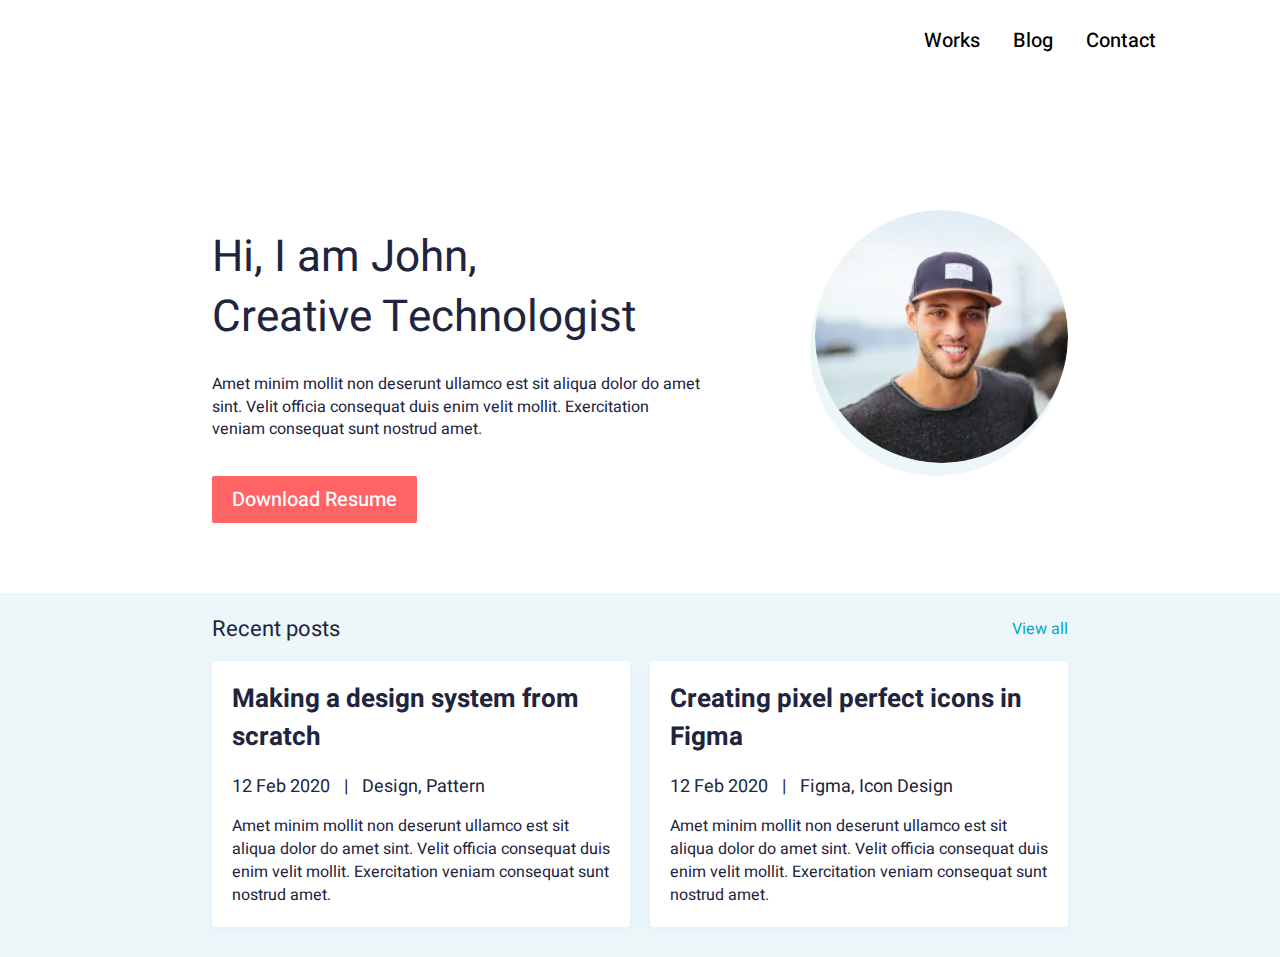
==== Сайт 1/index.html @ ff8f3d66 "Верстка" ====
<!DOCTYPE html><html lang="ru"> <head>	<title>Главная</title>	<meta charset="UTF-8">	<meta name="format-detection" content="telephone=no">	<link rel="stylesheet" href="css/style.min.css">	<link rel="shortcut icon" href="favicon.ico">	<!-- <meta name="robots" content="noindex, nofollow"> -->	<!-- <meta name="viewport" content="width=device-width, initial-scale=1.0, maximum-scale=1.0, user-scalable=0"> -->	<meta name="viewport" content="width=device-width, initial-scale=1.0"></head><body>	<div class="wrapper">		<header class="header">	<div class="header__content">		<div class="header__menu menu">			<div class="menu__icon icon-menu">				<span></span>				<span></span>				<span></span>			</div>			<nav class="menu__body">				<ul class="menu__list">					<li><a href="" class="menu__link">Works</a></li>					<li><a href="" class="menu__link">Blog</a></li>					<li><a href="" class="menu__link">Contact</a></li>				</ul>			</nav>		</div>	</div></header>		<main class="page">			<section class="hello">				<div class="hello__container _container">					<div class="hello__content">						<h1 class="hello__title title">Hi, I am John, <br> Creative Technologist</h1>						<div class="hello__text text">							Amet minim mollit non deserunt ullamco est sit aliqua dolor do amet sint. Velit officia							consequat duis enim velit mollit. Exercitation veniam consequat sunt nostrud amet.						</div>						<a href="" class="hello__btn btn">Download Resume</a>					</div>					<picture><source srcset="img/avatar.webp" type="image/webp"><img src="img/avatar.jpg" class="hello__avatar" alt=""></picture>				</div>			</section>			<section class="recent-posts">				<div class="recent-posts__container _container">					<div class="recent-posts__header">						<div class="recent-posts__title title-posts">Recent posts</div>						<div class="recent-posts__view-all">View all</div>					</div>					<div class="recent-posts__items">						<div class="recent-posts__column">							<article class="recent-posts__item recent-post">								<a href="" class="recent-post__title">Making a design system from scratch</a>								<div class="recent-post__info">12 Feb 2020 <span>|</span> Design, Pattern</div>								<div class="recent-post__text text">									Amet minim mollit non deserunt ullamco est sit									aliqua dolor do amet sint. Velit officia consequat duis enim velit mollit.									Exercitation veniam consequat sunt nostrud amet.								</div>							</article>						</div>						<div class="recent-posts__column">							<article class="recent-posts__item recent-post">								<a href="" class="recent-post__title">Creating pixel perfect icons in Figma</a>								<div class="recent-post__info">12 Feb 2020 <span>|</span> Figma, Icon Design</div>								<div class="recent-post__text text">									Amet minim mollit non deserunt ullamco est sit aliqua dolor do amet sint. Velit									officia consequat duis enim velit mollit. Exercitation veniam consequat sunt nostrud									amet.								</div>							</article>						</div>					</div>				</div>			</section>		</main>		<footer class="footer">	<div class="footer__content _container">	</div></footer>	</div>	<!-- Swiper --><!-- <script src="https://unpkg.com/swiper/swiper-bundle.min.js"></script> --><script src="js/vendors.min.js"></script><script src="js/app.min.js"></script></body></html>
---- Сайт 1/css/style.min.css ----
@charset "UTF-8";@import url(https://fonts.googleapis.com/css?family=Heebo:regular,500,700,900&display=swap);@font-face{font-family:icons;font-display:swap;src:url(../fonts/icons.woff) format("woff"),url(../fonts/icons.woff2) format("woff2");font-weight:400;font-style:normal}*{padding:0;margin:0;border:0}*,:after,:before{-webkit-box-sizing:border-box;box-sizing:border-box}aside,footer,header,nav,section{display:block}html{font-size:16px}body,html{height:100%;min-width:320px}body{line-height:1;font-family:Heebo;-ms-text-size-adjust:100%;-moz-text-size-adjust:100%;-webkit-text-size-adjust:100%}button,input,textarea{font-family:Heebo;font-size:inherit}input::-ms-clear{display:none}button{cursor:pointer;background-color:inherit}button::-moz-focus-inner{padding:0;border:0}a,a:visited{text-decoration:none}a:hover{text-decoration:none}ul li{list-style:none}img{vertical-align:top}h1,h2,h3,h4,h5,h6{font-weight:inherit;font-size:inherit}body{color:#21243d}body._lock{overflow:hidden}.wrapper{width:100%;min-height:100%;overflow:hidden;display:-webkit-box;display:-ms-flexbox;display:flex;-webkit-box-orient:vertical;-webkit-box-direction:normal;-ms-flex-direction:column;flex-direction:column}._container{max-width:856px;margin:0 auto}.btn{background:#ff6464;border-radius:2px;height:47px;font-weight:500;font-size:20px;line-height:145%;color:#fff;display:-webkit-inline-box;display:-ms-inline-flexbox;display:inline-flex;-webkit-box-align:center;-ms-flex-align:center;align-items:center;-webkit-box-pack:center;-ms-flex-pack:center;justify-content:center;text-align:center;padding:0 20px;-webkit-transition:background-color .3s ease 0s;-o-transition:background-color .3s ease 0s;transition:background-color .3s ease 0s}.btn._fw{width:100%}.select{position:relative}.select__item{position:relative}.select__title{color:#000;border:1px solid #d9d9d9;background-color:#fff;cursor:pointer;border-radius:4px}.select__value{display:-webkit-box;display:-ms-flexbox;display:flex;font-size:14px;height:30px;padding:0 15px;-webkit-box-align:center;-ms-flex-align:center;align-items:center;-webkit-box-pack:justify;-ms-flex-pack:justify;justify-content:space-between;-webkit-box-orient:horizontal;-webkit-box-direction:reverse;-ms-flex-direction:row-reverse;flex-direction:row-reverse}.select__value span{height:1em;overflow:hidden;display:-webkit-box;-webkit-line-clamp:1;-webkit-box-orient:vertical}.select__value:before{content:"";display:inline-block;-webkit-transition:all .3s ease 0s;-o-transition:all .3s ease 0s;transition:all .3s ease 0s;width:11px;height:7px;background:url(../img/icons/select.svg) center/100% no-repeat}.select__input{width:100%;background-color:transparent;height:100%}.select__options{color:#000;position:absolute;top:29px;border-radius:0 0 4px 4px;min-width:100%;left:0;background-color:#fff;border-top:0;border:1px solid #d9d9d9;border-top:0;font-size:14px;padding:10px 0 5px 0}.select__option{cursor:pointer;padding:5px 15px;margin:0}.select._active{z-index:5}.select._active .select__value:before{-webkit-transform:rotate(-180deg);-ms-transform:rotate(-180deg);transform:rotate(-180deg)}.select._active .select__options{display:block}input[type=email],input[type=tel],input[type=text],textarea{-webkit-appearance:none;-moz-appearance:none;appearance:none}input[type=email]:focus,input[type=tel]:focus,input[type=text]:focus,textarea:focus{outline:0}.input{border-radius:0!important;width:100%;display:block;padding:0 20px}textarea.input{resize:none;padding:0 0}.checkbox{position:relative}.checkbox__input{position:absolute;width:0;height:0;opacity:0;visibility:hidden}.checkbox__input:checked+.checkbox__text:before{background:#fff url(../img/icons/check.svg) center no-repeat}.checkbox__text{display:-webkit-inline-box;display:-ms-inline-flexbox;display:inline-flex;-webkit-box-align:center;-ms-flex-align:center;align-items:center;position:relative;font-size:16px;color:#fff;letter-spacing:-.3px;line-height:calc(20 / 16);cursor:pointer}.checkbox__text:before{content:"";-ms-flex-item-align:start;align-self:flex-start;margin:0 14px 0 0;-webkit-box-flex:0;-ms-flex:0 0 20px;flex:0 0 20px;left:0;top:0;width:20px;height:18px;background:#fff;border:1px solid #a7a9ac}.checkbox a{color:#fff;text-decoration:underline}.checkbox._error .checkbox__text:before{border:1px solid #ee1212}.options{display:-webkit-box;display:-ms-flexbox;display:flex;-webkit-box-orient:vertical;-webkit-box-direction:normal;-ms-flex-direction:column;flex-direction:column;-webkit-box-align:start;-ms-flex-align:start;align-items:flex-start}.options__item{position:relative;cursor:pointer}.options__input{position:absolute;width:0;height:0;opacity:0;left:0;top:0;visibility:hidden}.options__input:checked+.options__text:after{-webkit-transform:scale(1);-ms-transform:scale(1);transform:scale(1)}.options__text{display:-webkit-inline-box;display:-ms-inline-flexbox;display:inline-flex;-webkit-box-align:center;-ms-flex-align:center;align-items:center;position:relative;font-size:16px;color:#fff;letter-spacing:-.3px;line-height:calc(20 / 16)}.options__text:before{content:"";-ms-flex-item-align:start;align-self:flex-start;margin:0 14px 0 0;-webkit-box-flex:0;-ms-flex:0 0 20px;flex:0 0 20px;left:0;top:0;border-radius:50%;width:20px;height:18px;background:#fff;border:1px solid #a7a9ac}.options__text:after{content:"";-webkit-transition:all .3s ease 0s;-o-transition:all .3s ease 0s;transition:all .3s ease 0s;-webkit-transform:scale(0);-ms-transform:scale(0);transform:scale(0);width:10px;height:10px;border-radius:50%;background-color:#77243a;position:absolute;left:5px;top:4px}.rating{display:-webkit-box;display:-ms-flexbox;display:flex;-webkit-box-align:end;-ms-flex-align:end;align-items:flex-end;font-size:40px;line-height:.75;-webkit-transition:opacity .3s ease 0s;-o-transition:opacity .3s ease 0s;transition:opacity .3s ease 0s}.rating.rating_sending{opacity:.2}.rating.rating_set .rating__active,.rating.rating_set .rating__item{cursor:pointer}.rating__body{position:relative}.rating__body::before{content:"★★★★★";display:block}.rating__active{position:absolute;width:0%;height:100%;top:0;left:0;overflow:hidden}.rating__active::before{content:"★★★★★";position:absolute;width:100%;height:100%;top:0;left:0;color:#ffd300}.rating__items{display:-webkit-box;display:-ms-flexbox;display:flex;position:absolute;width:100%;height:100%;top:0;left:0}.rating__item{-webkit-box-flex:0;-ms-flex:0 0 20%;flex:0 0 20%;height:100%;opacity:0}.rating__value{font-size:50%;line-height:1;padding:0 0 0 10px}.quantity{width:88px;height:40px;display:-webkit-box;display:-ms-flexbox;display:flex;border:1px solid rgba(166,166,166,.45)}.quantity__button{-webkit-box-flex:0;-ms-flex:0 0 30px;flex:0 0 30px;position:relative;cursor:pointer}.quantity__button::after,.quantity__button::before{content:"";position:absolute;top:50%;left:50%;-webkit-transition:all .3s ease 0s;-o-transition:all .3s ease 0s;transition:all .3s ease 0s;margin:0 0 0 -4.5px;background-color:#a6a6a6;width:9px;height:1px}.quantity__button_plus::before{-webkit-transform:rotate(-90deg);-ms-transform:rotate(-90deg);transform:rotate(-90deg)}.quantity__input{-webkit-box-flex:1;-ms-flex:1 1 auto;flex:1 1 auto}.quantity__input input{height:100%;color:#a6a6a6;font-size:12px;width:100%;text-align:center}.title{font-size:44px;line-height:136.3636363636%}.text{font-size:16px;line-height:143.75%}.title-posts{font-size:22px}.row:after{display:block;content:"";clear:both}.rub:after{content:"₽"}ol.counter{list-style-type:none;counter-reset:item}ol.counter li{position:relative;padding:0 0 0 45px}ol.counter li:before{counter-increment:item;content:counter(item);position:absolute;left:0;top:0;color:#818181;font-size:14px;font-weight:700;text-align:center;line-height:26px;border-radius:50%;width:28px;height:28px;border:1px solid #4274bb}.ellipsis{display:block;overflow:hidden;width:100%;white-space:nowrap;-o-text-overflow:ellipsis;text-overflow:ellipsis}.es{overflow:hidden;white-space:nowrap;-o-text-overflow:ellipsis;text-overflow:ellipsis}.table{display:table;font-size:0;width:100%}.trow{display:table-row}.cell{display:table-cell}.cell.full{width:100%}._ibg{position:relative}._ibg img{position:absolute;width:100%;height:100%;top:0;left:0;-o-object-fit:cover;object-fit:cover}body.ie ._ibg{background-position:center;background-size:cover;background-repeat:no-repeat}body.ie ._ibg img{width:0;height:0;opacity:0;visibility:hidden}._video{position:relative;overflow:hidden;height:0;padding-bottom:56.25%}._video embed,._video iframe,._video object,._video video{position:absolute;top:0;left:0;width:100%;height:100%}.videobg embed,.videobg iframe,.videobg object,.videobg video{position:fixed;top:50%;left:50%;min-width:100%;min-height:100%;width:auto;height:auto;z-index:-100;-webkit-transform:translateX(-50%) translateY(-50%);-ms-transform:translateX(-50%) translateY(-50%);transform:translateX(-50%) translateY(-50%);background-size:cover}._more-content{-webkit-transition:all .3s ease 0s;-o-transition:all .3s ease 0s;transition:all .3s ease 0s;overflow:hidden}._more-link{cursor:pointer}._more-link span{font-style:normal}._more-link span:first-child{display:block}._more-link span:last-child{display:none}._more-link._active span{font-style:normal}._more-link._active span:first-child{display:none}._more-link._active span:last-child{display:block}#map{background:url(../img/icons/loading.gif) center/50px no-repeat}._swiper{overflow:hidden}._swiper .swiper-wrapper{width:100%;height:100%;-webkit-box-sizing:content-box;box-sizing:content-box;display:-webkit-box;display:-ms-flexbox;display:flex;position:relative}._swiper.swiper-container-vertical .swiper-wrapper{-webkit-box-orient:vertical;-webkit-box-direction:normal;-ms-flex-direction:column;flex-direction:column}._swiper.swiper-container-autoheight .swiper-wrapper{-webkit-box-align:start;-ms-flex-align:start;align-items:flex-start}.swiper-container-initialized .swiper-slide{-ms-flex-negative:0;flex-shrink:0}.swiper-container-android .swiper-slide,.swiper-container-android .swiper-wrapper{-webkit-transform:translate3d(0,0,0);transform:translate3d(0,0,0)}.swiper-button-lock{display:none!important}._tabs-block{display:none}._tabs-block._active{display:block}.mirror{-webkit-transform:scale(-1,1);-ms-transform:scale(-1,1);transform:scale(-1,1)}.nicescroll-rails{z-index:1000!important}._custom-scroll{position:fixed;right:0;top:0;width:3px;height:100%;z-index:1000}._custom-scroll__line{background-color:rgba(0,0,0,.5);border-radius:3px 0 0 3px;position:relative;left:0;top:0;width:100%}.popup{-webkit-overflow-scrolling:touch;z-index:100;padding:30px 10px;position:fixed;top:0;left:0;width:100%;height:100%;-webkit-transition:visibility .8s ease 0s;-o-transition:visibility .8s ease 0s;transition:visibility .8s ease 0s;visibility:hidden}.popup::before{content:"";background-color:rgba(0,0,0,.9);position:fixed;width:100%;height:100%;top:0;left:0;opacity:0;-webkit-transition:opacity .8s ease 0s;-o-transition:opacity .8s ease 0s;transition:opacity .8s ease 0s}.popup.show{visibility:visible;overflow:auto}.popup.show::before{opacity:1}.popup.show .popup__body{-webkit-transform:scale(1);-ms-transform:scale(1);transform:scale(1)}.popup._active{overflow:auto;visibility:visible}.popup._active::before{opacity:1}.popup._active .popup__body{-webkit-transition:all .3s ease .2s;-o-transition:all .3s ease .2s;transition:all .3s ease .2s;-webkit-transform:scale(1);-ms-transform:scale(1);transform:scale(1)}.popup__content{display:-webkit-box;display:-ms-flexbox;display:flex;-webkit-box-orient:vertical;-webkit-box-direction:normal;-ms-flex-direction:column;flex-direction:column;-webkit-box-align:center;-ms-flex-align:center;align-items:center;min-height:100%;-webkit-box-flex:1;-ms-flex:1 1 auto;flex:1 1 auto;width:100%;display:flex;-webkit-box-pack:center;-ms-flex-pack:center;justify-content:center;align-items:center}.popup__body{-webkit-transform:scale(0);-ms-transform:scale(0);transform:scale(0);-webkit-transition:all .3s ease 0s;-o-transition:all .3s ease 0s;transition:all .3s ease 0s;background-color:#fff;padding:50px;width:100%;max-width:800px}.popup__close{width:15px;height:15px;position:absolute;top:0;right:0;cursor:pointer;z-index:30;background:url(../img/icons/close.svg) 0 0 no-repeat}.header{position:relative;z-index:100}.header__content{max-width:1052px;padding:0 10px;margin:0 auto}.header__menu{padding:10px 0;height:82px;-webkit-box-align:center;-ms-flex-align:center;align-items:center;display:-webkit-box;display:-ms-flexbox;display:flex;-webkit-box-pack:end;-ms-flex-pack:end;justify-content:flex-end}.menu__body._active{-webkit-transform:translateY(0);-ms-transform:translateY(0);transform:translateY(0)}.menu__list li{margin:0 0 30px 0}.menu__list li:last-child{margin:0}.menu__link{font-size:20px;font-weight:500;color:#000;-webkit-transition:color .4s ease 0s;-o-transition:color .4s ease 0s;transition:color .4s ease 0s}.icon-menu{display:none}.hello{padding:38px 0 70px 0}.hello__container{display:-webkit-box;display:-ms-flexbox;display:flex}.hello__content{-webkit-box-align:start;-ms-flex-align:start;align-items:flex-start;padding:18px 110px 0 0;-webkit-box-flex:1;-ms-flex:1 1 auto;flex:1 1 auto}.hello__content :last-child{margin-bottom:0}.hello__title{margin:0 0 25px 0}.hello__text{margin:0 0 35px 0}.hello__btn{margin:0 0 25px 0}.hello__avatar{-webkit-box-flex:0;-ms-flex:0 0 253px;flex:0 0 253px;width:253px;height:253px;border-radius:50%;overflow:hidden;-webkit-box-shadow:-5px 13px 0 0 #edf7fa;box-shadow:-5px 13px 0 0 #edf7fa}.hello__avatar img{max-width:100%}.recent-posts{background:#edf7fa;padding:25px 0 13px 0}.recent-posts__header{margin:0 0 20px 0;display:-webkit-box;display:-ms-flexbox;display:flex}.recent-posts__title{padding:0 20px 0 0;-webkit-box-flex:1;-ms-flex:1 1 auto;flex:1 1 auto}.recent-posts__view-all{-webkit-box-flex:0;-ms-flex:0 0 auto;flex:0 0 auto;font-size:16px;line-height:23px;color:#00a8cc}.recent-posts__items{margin:0 -10px}.recent-posts__column{-webkit-box-flex:0;-ms-flex:0 1 50%;flex:0 1 50%;padding:0 10px;margin:0 0 17px 0}.recent-post{height:100%;background-color:#fff;-webkit-box-shadow:0 4px 10px rgba(187,225,250,.25);box-shadow:0 4px 10px rgba(187,225,250,.25);border-radius:4px;padding:20px}.recent-post :last-child{margin-bottom:0}.recent-post__title{display:inline-block;font-size:26px;font-weight:700;line-height:146.1538461538%;color:inherit;-webkit-transition:color .3s ease 0s;-o-transition:color .3s ease 0s;transition:color .3s ease 0s;margin:0 0 17px 0}.recent-post__info{margin:0 0 15px 0;font-size:18px;line-height:144.4444444444%}.recent-post__info span{margin:0 10px}.page{padding:90px 0 0 0;-webkit-box-flex:1;-ms-flex:1 1 auto;flex:1 1 auto}@media (min-width:767.98px){.menu__list{display:-webkit-box;display:-ms-flexbox;display:flex}.menu__list li{margin:0 33px 0 0}.recent-posts__items{display:-webkit-box;display:-ms-flexbox;display:flex}}@media (min-width:991.98px){.quantity__button:hover::after,.quantity__button:hover::before{background-color:rgba(0,0,0,.5)}.menu__link:hover{color:#ff6464}.recent-post__title:hover{color:#ff6464}}@media (min-width:992px){.btn:hover{background-color:#e64343}.select__option:hover{background:#d9d9d9}.checkbox a:hover{text-decoration:none}}@media (max-width:991.98px){._container{max-width:none;padding:0 10px}.select__title{font-size:18px}.select__options{font-size:18px}}@media (max-width:868px){._container{max-width:750px}.hello{padding:0 0 70px 0}.hello__content{padding:18px 50px 0 0}}@media (max-width:767.98px){.title{font-size:32px}.title-posts{text-align:center;font-size:18px}.header__menu{height:50px}.menu__body{-webkit-transform:translateY(-100%);-ms-transform:translateY(-100%);transform:translateY(-100%);-webkit-transition:-webkit-transform .8s ease 0s;transition:-webkit-transform .8s ease 0s;-o-transition:transform .8s ease 0s;transition:transform .8s ease 0s;transition:transform .8s ease 0s,-webkit-transform .8s ease 0s;background-color:rgba(255,255,255,.8);position:fixed;width:100%;height:100%;top:0;left:0;overflow:auto;padding:70px 10px 30px 10px}.menu__link{font-size:40px;text-align:center;display:block}.icon-menu{display:block;position:relative;top:18px;right:10px;width:30px;height:18px;cursor:pointer;z-index:5}.icon-menu span{-webkit-transition:all .3s ease 0s;-o-transition:all .3s ease 0s;transition:all .3s ease 0s;top:calc(50% - 1px);left:0;position:absolute;width:100%;height:2px;background-color:#000}.icon-menu span:first-child{top:0}.icon-menu span:last-child{top:auto;bottom:0}.icon-menu._active span{-webkit-transform:scale(0);-ms-transform:scale(0);transform:scale(0)}.icon-menu._active span:first-child{-webkit-transform:rotate(-45deg);-ms-transform:rotate(-45deg);transform:rotate(-45deg);top:calc(50% - 1px)}.icon-menu._active span:last-child{-webkit-transform:rotate(45deg);-ms-transform:rotate(45deg);transform:rotate(45deg);bottom:calc(50% - 1px)}.hello{padding:0 0 60px 0}.hello__container{-webkit-box-orient:vertical;-webkit-box-direction:reverse;-ms-flex-direction:column-reverse;flex-direction:column-reverse;text-align:center}.hello__content{padding:0}.hello__title{margin:0 0 20px 0}.hello__text{padding:0 15px;margin:0 0 25px 0}.hello__btn{margin:0 0 20px 0}.hello__avatar{width:170px;height:170px;margin:0 0 40px 0}.recent-posts{padding:25px 0 23px 0}.recent-posts__view-all{display:none}.recent-post{padding:15px}.recent-post__title{margin:0 0 10px 0;font-size:22px}.recent-post__info{font-size:16px}.page{padding:30px 0 0 0}}
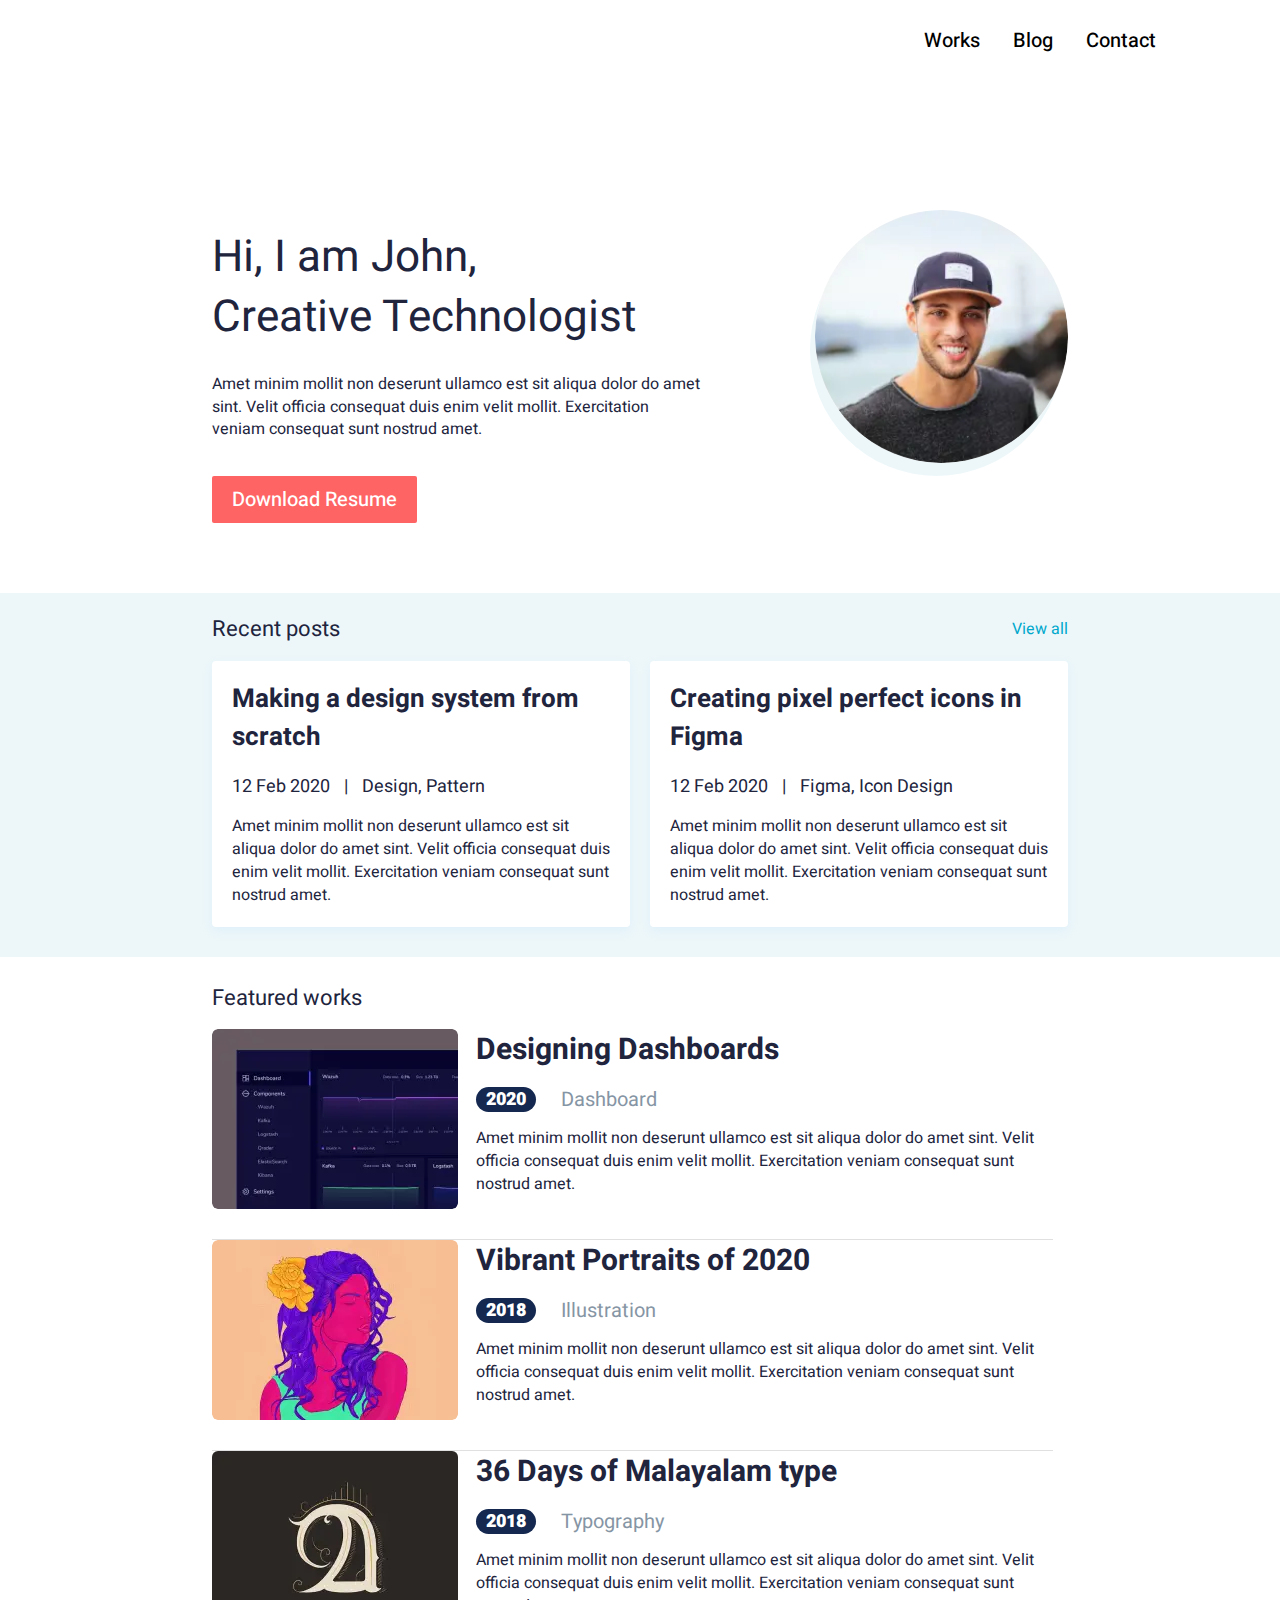
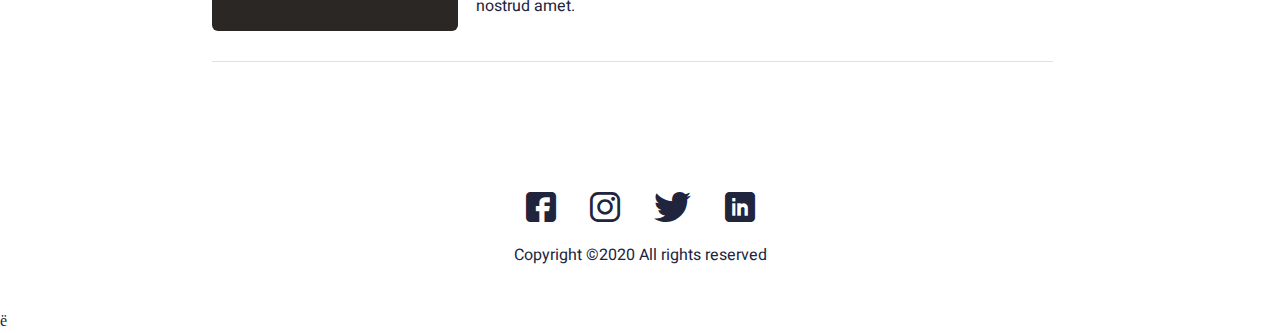
==== commit e9b82d13: "New Lists" ====
--- a/Сайт 1/index.html
+++ b/Сайт 1/index.html
@@ -1,10 +1,10 @@
 <!DOCTYPE html> <html lang="ru">- <head>+<head> 	<title>Главная</title> 	<meta charset="UTF-8"> 	<meta name="format-detection" content="telephone=no">-	<link rel="stylesheet" href="css/style.min.css">+	<link rel="stylesheet" href="css/style.css"> 	<link rel="shortcut icon" href="favicon.ico"> 	<!-- <meta name="robots" content="noindex, nofollow"> --> 	<!-- <meta name="viewport" content="width=device-width, initial-scale=1.0, maximum-scale=1.0, user-scalable=0"> -->@@ -23,9 +23,9 @@
 			</div> 			<nav class="menu__body"> 				<ul class="menu__list">-					<li><a href="" class="menu__link">Works</a></li>-					<li><a href="" class="menu__link">Blog</a></li>-					<li><a href="" class="menu__link">Contact</a></li>+					<li><a href="" class="menu__link ">Works</a></li>+					<li><a href="" class="menu__link ">Blog</a></li>+					<li><a href="" class="menu__link ">Contact</a></li> 				</ul> 			</nav> 		</div>@@ -77,10 +77,75 @@
 					</div> 				</div> 			</section>+			<section class="featured-works">+				<div class="featured-works__container _container">+					<div class="featured-works__title title-posts">Featured works</div>+					<div class="featured-works__items works">+						<article class="works__item">+							<a class="works__image _ibg">+								<picture><source srcset="img/works/01.webp" type="image/webp"><img src="img/works/01.png" alt="Work #1"></picture>+							</a>+							<div class="works__body">+								<div class="works__title">Designing Dashboards</div>+								<div class="works__info">+									<div class="works__year">2020</div>+									<div class="works__category">Dashboard</div>+								</div>+								<div class="works__text text">+									Amet minim mollit non deserunt ullamco est sit aliqua+									dolor do amet sint. Velit officia consequat duis enim velit mollit. Exercitation+									veniam consequat sunt nostrud amet.+								</div>+							</div>+						</article>+						<article class="works__item">+							<a class="works__image _ibg">+								<picture><source srcset="img/works/02.webp" type="image/webp"><img src="img/works/02.png" alt="Work #1"></picture>+							</a>+							<div class="works__body">+								<div class="works__title">Vibrant Portraits of 2020</div>+								<div class="works__info">+									<div class="works__year">2018</div>+									<div class="works__category">Illustration</div>+								</div>+								<div class="works__text text">+									Amet minim mollit non deserunt ullamco est sit aliqua+									dolor do amet sint. Velit officia consequat duis enim velit mollit. Exercitation+									veniam consequat sunt nostrud amet.+								</div>+							</div>+						</article>+						<article class="works__item">+							<a class="works__image _ibg">+								<picture><source srcset="img/works/03.webp" type="image/webp"><img src="img/works/03.png" alt="Work #1"></picture>+							</a>+							<div class="works__body">+								<div class="works__title">36 Days of Malayalam type</div>+								<div class="works__info">+									<div class="works__year">2018</div>+									<div class="works__category">Typography</div>+								</div>+								<div class="works__text text">+									Amet minim mollit non deserunt ullamco est sit aliqua+									dolor do amet sint. Velit officia consequat duis enim velit mollit. Exercitation+									veniam consequat sunt nostrud amet.+								</div>+							</div>+						</article>+					</div>+				</div>+			</section> 		</main> 		<footer class="footer"> 	<div class="footer__content _container">+		<div class="footer__social social">+			<a href="" class="social__item _icon-fb"></a>+			<a href="" class="social__item _icon-insta"></a>+			<a href="" class="social__item _icon-twitter"></a>+			<a href="" class="social__item _icon-linkedin"></a> +		</div>+		<div class="footer__copy">Copyright ©2020 All rights reserved </div> 	</div> </footer> 	</div>@@ -89,5 +154,6 @@
 <script src="js/vendors.min.js"></script> <script src="js/app.min.js"></script> </body>+ё  </html>--- a/Сайт 1/css/style.css
+++ b/Сайт 1/css/style.css
@@ -0,0 +1,1606 @@
+@charset "UTF-8";
+
+@import url("https://fonts.googleapis.com/css?family=Heebo:regular,500,700,900&display=swap");
+
+@font-face {
+  font-family: "icons";
+  font-display: swap;
+  src: url("../fonts/icons.woff") format("woff"), url("../fonts/icons.woff2") format("woff2");
+  font-weight: 400;
+  font-style: normal;
+}
+
+@font-face {
+  font-family: "icons";
+  font-display: swap;
+  src: url("../fonts/icons.woff") format("woff"), url("../fonts/icons.woff2#icons") format("woff2");
+  font-weight: normal;
+  font-style: normal;
+  font-display: block;
+}
+
+[class^=_icon-]:before,
+[class*=" _icon-"]:before {
+  font-family: "icons";
+  font-style: normal;
+  font-weight: normal;
+  font-variant: normal;
+  text-transform: none;
+  line-height: 1;
+  -webkit-font-smoothing: antialiased;
+  -moz-osx-font-smoothing: grayscale;
+}
+
+[class^=_icon-]:before,
+[class*=" _icon-"]:before {
+  display: block;
+}
+
+._icon-linkedin:before {
+  content: "";
+}
+
+._icon-twitter:before {
+  content: "";
+}
+
+._icon-fb:before {
+  content: "";
+}
+
+._icon-insta:before {
+  content: "";
+}
+
+* {
+  padding: 0px;
+  margin: 0px;
+  border: 0px;
+}
+
+*,
+*:before,
+*:after {
+  -webkit-box-sizing: border-box;
+  box-sizing: border-box;
+}
+
+aside,
+nav,
+footer,
+header,
+section {
+  display: block;
+}
+
+html {
+  font-size: 16px;
+}
+
+html,
+body {
+  height: 100%;
+  min-width: 320px;
+}
+
+body {
+  line-height: 1;
+  font-family: "Heebo";
+  -ms-text-size-adjust: 100%;
+  -moz-text-size-adjust: 100%;
+  -webkit-text-size-adjust: 100%;
+}
+
+input,
+button,
+textarea {
+  font-family: "Heebo";
+  font-size: inherit;
+}
+
+input::-ms-clear {
+  display: none;
+}
+
+button {
+  cursor: pointer;
+  background-color: inherit;
+}
+
+button::-moz-focus-inner {
+  padding: 0;
+  border: 0;
+}
+
+a,
+a:visited {
+  text-decoration: none;
+}
+
+a:hover {
+  text-decoration: none;
+}
+
+ul li {
+  list-style: none;
+}
+
+img {
+  vertical-align: top;
+}
+
+h1,
+h2,
+h3,
+h4,
+h5,
+h6 {
+  font-weight: inherit;
+  font-size: inherit;
+}
+
+body {
+  color: #21243d;
+}
+
+body._lock {
+  overflow: hidden;
+}
+
+.wrapper {
+  width: 100%;
+  min-height: 100%;
+  overflow: hidden;
+  display: -webkit-box;
+  display: -ms-flexbox;
+  display: flex;
+  -webkit-box-orient: vertical;
+  -webkit-box-direction: normal;
+      -ms-flex-direction: column;
+          flex-direction: column;
+}
+
+._container {
+  max-width: 856px;
+  margin: 0 auto;
+}
+
+.btn {
+  background: #ff6464;
+  border-radius: 2px;
+  height: 47px;
+  font-weight: 500;
+  font-size: 20px;
+  line-height: 145%;
+  color: #fff;
+  display: -webkit-inline-box;
+  display: -ms-inline-flexbox;
+  display: inline-flex;
+  -webkit-box-align: center;
+      -ms-flex-align: center;
+          align-items: center;
+  -webkit-box-pack: center;
+      -ms-flex-pack: center;
+          justify-content: center;
+  text-align: center;
+  padding: 0px 20px;
+  -webkit-transition: background-color 0.3s ease 0s;
+  -o-transition: background-color 0.3s ease 0s;
+  transition: background-color 0.3s ease 0s;
+}
+
+.btn._fw {
+  width: 100%;
+}
+
+.select {
+  position: relative;
+}
+
+.select__item {
+  position: relative;
+}
+
+.select__title {
+  color: #000;
+  border: 1px solid #d9d9d9;
+  background-color: #fff;
+  cursor: pointer;
+  border-radius: 4px;
+}
+
+.select__value {
+  display: -webkit-box;
+  display: -ms-flexbox;
+  display: flex;
+  font-size: 14px;
+  height: 30px;
+  padding: 0px 15px;
+  -webkit-box-align: center;
+      -ms-flex-align: center;
+          align-items: center;
+  -webkit-box-pack: justify;
+      -ms-flex-pack: justify;
+          justify-content: space-between;
+  -webkit-box-orient: horizontal;
+  -webkit-box-direction: reverse;
+      -ms-flex-direction: row-reverse;
+          flex-direction: row-reverse;
+}
+
+.select__value span {
+  height: 1em;
+  overflow: hidden;
+  display: -webkit-box;
+  -webkit-line-clamp: 1;
+  -webkit-box-orient: vertical;
+}
+
+.select__value:before {
+  content: "";
+  display: inline-block;
+  -webkit-transition: all 0.3s ease 0s;
+  -o-transition: all 0.3s ease 0s;
+  transition: all 0.3s ease 0s;
+  width: 11px;
+  height: 7px;
+  background: url("../img/icons/select.svg") center/100% no-repeat;
+}
+
+.select__input {
+  width: 100%;
+  background-color: transparent;
+  height: 100%;
+}
+
+.select__options {
+  color: #000;
+  position: absolute;
+  top: 29px;
+  border-radius: 0 0 4px 4px;
+  min-width: 100%;
+  left: 0;
+  background-color: #fff;
+  border-top: 0;
+  border: 1px solid #d9d9d9;
+  border-top: 0;
+  font-size: 14px;
+  padding: 10px 0px 5px 0px;
+}
+
+.select__option {
+  cursor: pointer;
+  padding: 5px 15px;
+  margin: 0px 0px 0px 0px;
+}
+
+.select._active {
+  z-index: 5;
+}
+
+.select._active .select__value:before {
+  -webkit-transform: rotate(-180deg);
+      -ms-transform: rotate(-180deg);
+          transform: rotate(-180deg);
+}
+
+.select._active .select__options {
+  display: block;
+}
+
+input[type=text],
+input[type=email],
+input[type=tel],
+textarea {
+  -webkit-appearance: none;
+  -moz-appearance: none;
+  appearance: none;
+}
+
+input[type=text]:focus,
+input[type=email]:focus,
+input[type=tel]:focus,
+textarea:focus {
+  outline: none;
+}
+
+.input {
+  border-radius: 0 !important;
+  width: 100%;
+  display: block;
+  padding: 0px 20px;
+}
+
+textarea.input {
+  resize: none;
+  padding: 0px 0px;
+}
+
+.checkbox {
+  position: relative;
+}
+
+.checkbox__input {
+  position: absolute;
+  width: 0;
+  height: 0;
+  opacity: 0;
+  visibility: hidden;
+}
+
+.checkbox__input:checked + .checkbox__text:before {
+  background: #fff url("../img/icons/check.svg") center no-repeat;
+}
+
+.checkbox__text {
+  display: -webkit-inline-box;
+  display: -ms-inline-flexbox;
+  display: inline-flex;
+  -webkit-box-align: center;
+      -ms-flex-align: center;
+          align-items: center;
+  position: relative;
+  font-size: 16px;
+  color: #ffffff;
+  letter-spacing: -0.3px;
+  line-height: calc(20 / 16);
+  cursor: pointer;
+}
+
+.checkbox__text:before {
+  content: "";
+  -ms-flex-item-align: start;
+      align-self: flex-start;
+  margin: 0px 14px 0px 0px;
+  -webkit-box-flex: 0;
+      -ms-flex: 0 0 20px;
+          flex: 0 0 20px;
+  left: 0;
+  top: 0;
+  width: 20px;
+  height: 18px;
+  background: #fff;
+  border: 1px solid #a7a9ac;
+}
+
+.checkbox a {
+  color: #fff;
+  text-decoration: underline;
+}
+
+.checkbox._error .checkbox__text:before {
+  border: 1px solid #ee1212;
+}
+
+.options {
+  display: -webkit-box;
+  display: -ms-flexbox;
+  display: flex;
+  -webkit-box-orient: vertical;
+  -webkit-box-direction: normal;
+      -ms-flex-direction: column;
+          flex-direction: column;
+  -webkit-box-align: start;
+      -ms-flex-align: start;
+          align-items: flex-start;
+}
+
+.options__item {
+  position: relative;
+  cursor: pointer;
+}
+
+.options__input {
+  position: absolute;
+  width: 0;
+  height: 0;
+  opacity: 0;
+  left: 0;
+  top: 0;
+  visibility: hidden;
+}
+
+.options__input:checked + .options__text:after {
+  -webkit-transform: scale(1);
+      -ms-transform: scale(1);
+          transform: scale(1);
+}
+
+.options__text {
+  display: -webkit-inline-box;
+  display: -ms-inline-flexbox;
+  display: inline-flex;
+  -webkit-box-align: center;
+      -ms-flex-align: center;
+          align-items: center;
+  position: relative;
+  font-size: 16px;
+  color: #ffffff;
+  letter-spacing: -0.3px;
+  line-height: calc(20 / 16);
+}
+
+.options__text:before {
+  content: "";
+  -ms-flex-item-align: start;
+      align-self: flex-start;
+  margin: 0px 14px 0px 0px;
+  -webkit-box-flex: 0;
+      -ms-flex: 0 0 20px;
+          flex: 0 0 20px;
+  left: 0;
+  top: 0;
+  border-radius: 50%;
+  width: 20px;
+  height: 18px;
+  background: #fff;
+  border: 1px solid #a7a9ac;
+}
+
+.options__text:after {
+  content: "";
+  -webkit-transition: all 0.3s ease 0s;
+  -o-transition: all 0.3s ease 0s;
+  transition: all 0.3s ease 0s;
+  -webkit-transform: scale(0);
+      -ms-transform: scale(0);
+          transform: scale(0);
+  width: 10px;
+  height: 10px;
+  border-radius: 50%;
+  background-color: #77243a;
+  position: absolute;
+  left: 5px;
+  top: 4px;
+}
+
+.rating {
+  display: -webkit-box;
+  display: -ms-flexbox;
+  display: flex;
+  -webkit-box-align: end;
+      -ms-flex-align: end;
+          align-items: flex-end;
+  font-size: 40px;
+  line-height: 0.75;
+  -webkit-transition: opacity 0.3s ease 0s;
+  -o-transition: opacity 0.3s ease 0s;
+  transition: opacity 0.3s ease 0s;
+}
+
+.rating.rating_sending {
+  opacity: 0.2;
+}
+
+.rating.rating_set .rating__active,
+.rating.rating_set .rating__item {
+  cursor: pointer;
+}
+
+.rating__body {
+  position: relative;
+}
+
+.rating__body::before {
+  content: "★★★★★";
+  display: block;
+}
+
+.rating__active {
+  position: absolute;
+  width: 0%;
+  height: 100%;
+  top: 0;
+  left: 0;
+  overflow: hidden;
+}
+
+.rating__active::before {
+  content: "★★★★★";
+  position: absolute;
+  width: 100%;
+  height: 100%;
+  top: 0;
+  left: 0;
+  color: #ffd300;
+}
+
+.rating__items {
+  display: -webkit-box;
+  display: -ms-flexbox;
+  display: flex;
+  position: absolute;
+  width: 100%;
+  height: 100%;
+  top: 0;
+  left: 0;
+}
+
+.rating__item {
+  -webkit-box-flex: 0;
+      -ms-flex: 0 0 20%;
+          flex: 0 0 20%;
+  height: 100%;
+  opacity: 0;
+}
+
+.rating__value {
+  font-size: 50%;
+  line-height: 1;
+  padding: 0px 0px 0px 10px;
+}
+
+.quantity {
+  width: 88px;
+  height: 40px;
+  display: -webkit-box;
+  display: -ms-flexbox;
+  display: flex;
+  border: 1px solid rgba(166, 166, 166, 0.45);
+}
+
+.quantity__button {
+  -webkit-box-flex: 0;
+      -ms-flex: 0 0 30px;
+          flex: 0 0 30px;
+  position: relative;
+  cursor: pointer;
+}
+
+.quantity__button::before,
+.quantity__button::after {
+  content: "";
+  position: absolute;
+  top: 50%;
+  left: 50%;
+  -webkit-transition: all 0.3s ease 0s;
+  -o-transition: all 0.3s ease 0s;
+  transition: all 0.3s ease 0s;
+  margin: 0px 0px 0px -4.5px;
+  background-color: #a6a6a6;
+  width: 9px;
+  height: 1px;
+}
+
+.quantity__button_plus::before {
+  -webkit-transform: rotate(-90deg);
+      -ms-transform: rotate(-90deg);
+          transform: rotate(-90deg);
+}
+
+.quantity__input {
+  -webkit-box-flex: 1;
+      -ms-flex: 1 1 auto;
+          flex: 1 1 auto;
+}
+
+.quantity__input input {
+  height: 100%;
+  color: #a6a6a6;
+  font-size: 12px;
+  width: 100%;
+  text-align: center;
+}
+
+.title {
+  font-size: 44px;
+  line-height: 136.3636363636%;
+}
+
+.text {
+  font-size: 16px;
+  line-height: 143.75%;
+}
+
+.title-posts {
+  font-size: 22px;
+}
+
+.row:after {
+  display: block;
+  content: "";
+  clear: both;
+}
+
+.rub:after {
+  content: "₽";
+}
+
+ol.counter {
+  list-style-type: none;
+  counter-reset: item;
+}
+
+ol.counter li {
+  position: relative;
+  padding: 0px 0px 0px 45px;
+}
+
+ol.counter li:before {
+  counter-increment: item;
+  content: counter(item);
+  position: absolute;
+  left: 0;
+  top: 0;
+  color: #818181;
+  font-size: 14px;
+  font-weight: 700;
+  text-align: center;
+  line-height: 26px;
+  border-radius: 50%;
+  width: 28px;
+  height: 28px;
+  border: 1px solid #4274bb;
+}
+
+.ellipsis {
+  display: block;
+  overflow: hidden;
+  width: 100%;
+  white-space: nowrap;
+  -o-text-overflow: ellipsis;
+     text-overflow: ellipsis;
+}
+
+.es {
+  overflow: hidden;
+  white-space: nowrap;
+  -o-text-overflow: ellipsis;
+     text-overflow: ellipsis;
+}
+
+.table {
+  display: table;
+  font-size: 0;
+  width: 100%;
+}
+
+.trow {
+  display: table-row;
+}
+
+.cell {
+  display: table-cell;
+}
+
+.cell.full {
+  width: 100%;
+}
+
+._ibg {
+  position: relative;
+}
+
+._ibg img {
+  position: absolute;
+  width: 100%;
+  height: 100%;
+  top: 0;
+  left: 0;
+  -o-object-fit: cover;
+     object-fit: cover;
+}
+
+body.ie ._ibg {
+  background-position: center;
+  background-size: cover;
+  background-repeat: no-repeat;
+}
+
+body.ie ._ibg img {
+  width: 0;
+  height: 0;
+  opacity: 0;
+  visibility: hidden;
+}
+
+._video {
+  position: relative;
+  overflow: hidden;
+  height: 0;
+  padding-bottom: 56.25%;
+}
+
+._video video,
+._video iframe,
+._video object,
+._video embed {
+  position: absolute;
+  top: 0;
+  left: 0;
+  width: 100%;
+  height: 100%;
+}
+
+.videobg video,
+.videobg iframe,
+.videobg object,
+.videobg embed {
+  position: fixed;
+  top: 50%;
+  left: 50%;
+  min-width: 100%;
+  min-height: 100%;
+  width: auto;
+  height: auto;
+  z-index: -100;
+  -webkit-transform: translateX(-50%) translateY(-50%);
+      -ms-transform: translateX(-50%) translateY(-50%);
+          transform: translateX(-50%) translateY(-50%);
+  background-size: cover;
+}
+
+._more-content {
+  -webkit-transition: all 0.3s ease 0s;
+  -o-transition: all 0.3s ease 0s;
+  transition: all 0.3s ease 0s;
+  overflow: hidden;
+}
+
+._more-link {
+  cursor: pointer;
+}
+
+._more-link span {
+  font-style: normal;
+}
+
+._more-link span:first-child {
+  display: block;
+}
+
+._more-link span:last-child {
+  display: none;
+}
+
+._more-link._active span {
+  font-style: normal;
+}
+
+._more-link._active span:first-child {
+  display: none;
+}
+
+._more-link._active span:last-child {
+  display: block;
+}
+
+#map {
+  background: url("../img/icons/loading.gif") center/50px no-repeat;
+}
+
+._swiper {
+  overflow: hidden;
+}
+
+._swiper .swiper-wrapper {
+  width: 100%;
+  height: 100%;
+  -webkit-box-sizing: content-box;
+          box-sizing: content-box;
+  display: -webkit-box;
+  display: -ms-flexbox;
+  display: flex;
+  position: relative;
+}
+
+._swiper.swiper-container-vertical .swiper-wrapper {
+  -webkit-box-orient: vertical;
+  -webkit-box-direction: normal;
+      -ms-flex-direction: column;
+          flex-direction: column;
+}
+
+._swiper.swiper-container-autoheight .swiper-wrapper {
+  -webkit-box-align: start;
+      -ms-flex-align: start;
+          align-items: flex-start;
+}
+
+.swiper-container-initialized .swiper-slide {
+  -ms-flex-negative: 0;
+      flex-shrink: 0;
+}
+
+.swiper-container-android .swiper-slide,
+.swiper-container-android .swiper-wrapper {
+  -webkit-transform: translate3d(0px, 0, 0);
+          transform: translate3d(0px, 0, 0);
+}
+
+.swiper-button-lock {
+  display: none !important;
+}
+
+._tabs-block {
+  display: none;
+}
+
+._tabs-block._active {
+  display: block;
+}
+
+.mirror {
+  -webkit-transform: scale(-1, 1);
+      -ms-transform: scale(-1, 1);
+          transform: scale(-1, 1);
+}
+
+.nicescroll-rails {
+  z-index: 1000 !important;
+}
+
+._custom-scroll {
+  position: fixed;
+  right: 0;
+  top: 0;
+  width: 3px;
+  height: 100%;
+  z-index: 1000;
+}
+
+._custom-scroll__line {
+  background-color: rgba(0, 0, 0, 0.5);
+  border-radius: 3px 0 0 3px;
+  position: relative;
+  left: 0;
+  top: 0;
+  width: 100%;
+}
+
+.popup {
+  -webkit-overflow-scrolling: touch;
+  z-index: 100;
+  padding: 30px 10px;
+  position: fixed;
+  top: 0px;
+  left: 0;
+  width: 100%;
+  height: 100%;
+  -webkit-transition: visibility 0.8s ease 0s;
+  -o-transition: visibility 0.8s ease 0s;
+  transition: visibility 0.8s ease 0s;
+  visibility: hidden;
+}
+
+.popup::before {
+  content: "";
+  background-color: rgba(0, 0, 0, 0.9);
+  position: fixed;
+  width: 100%;
+  height: 100%;
+  top: 0;
+  left: 0;
+  opacity: 0;
+  -webkit-transition: opacity 0.8s ease 0s;
+  -o-transition: opacity 0.8s ease 0s;
+  transition: opacity 0.8s ease 0s;
+}
+
+.popup.show {
+  visibility: visible;
+  overflow: auto;
+}
+
+.popup.show::before {
+  opacity: 1;
+}
+
+.popup.show .popup__body {
+  -webkit-transform: scale(1);
+      -ms-transform: scale(1);
+          transform: scale(1);
+}
+
+.popup._active {
+  overflow: auto;
+  visibility: visible;
+}
+
+.popup._active::before {
+  opacity: 1;
+}
+
+.popup._active .popup__body {
+  -webkit-transition: all 0.3s ease 0.2s;
+  -o-transition: all 0.3s ease 0.2s;
+  transition: all 0.3s ease 0.2s;
+  -webkit-transform: scale(1);
+      -ms-transform: scale(1);
+          transform: scale(1);
+}
+
+.popup__content {
+  display: -webkit-box;
+  display: -ms-flexbox;
+  display: flex;
+  -webkit-box-orient: vertical;
+  -webkit-box-direction: normal;
+      -ms-flex-direction: column;
+          flex-direction: column;
+  -webkit-box-align: center;
+      -ms-flex-align: center;
+          align-items: center;
+  min-height: 100%;
+  -webkit-box-flex: 1;
+      -ms-flex: 1 1 auto;
+          flex: 1 1 auto;
+  width: 100%;
+  display: flex;
+  -webkit-box-pack: center;
+      -ms-flex-pack: center;
+          justify-content: center;
+  align-items: center;
+}
+
+.popup__body {
+  -webkit-transform: scale(0);
+      -ms-transform: scale(0);
+          transform: scale(0);
+  -webkit-transition: all 0.3s ease 0s;
+  -o-transition: all 0.3s ease 0s;
+  transition: all 0.3s ease 0s;
+  background-color: #fff;
+  padding: 50px;
+  width: 100%;
+  max-width: 800px;
+}
+
+.popup__close {
+  width: 15px;
+  height: 15px;
+  position: absolute;
+  top: 0px;
+  right: 0px;
+  cursor: pointer;
+  z-index: 30;
+  background: url("../img/icons/close.svg") 0 0 no-repeat;
+}
+
+.header {
+  position: relative;
+  z-index: 100;
+}
+
+.header__content {
+  max-width: 1052px;
+  padding: 0px 10px;
+  margin: 0 auto;
+}
+
+.header__menu {
+  padding: 10px 0;
+  height: 82px;
+  -webkit-box-align: center;
+      -ms-flex-align: center;
+          align-items: center;
+  display: -webkit-box;
+  display: -ms-flexbox;
+  display: flex;
+  -webkit-box-pack: end;
+      -ms-flex-pack: end;
+          justify-content: flex-end;
+}
+
+.menu__body._active {
+  -webkit-transform: translateY(0);
+      -ms-transform: translateY(0);
+          transform: translateY(0);
+}
+
+.menu__list li {
+  margin: 0 0 30px 0;
+}
+
+.menu__list li:last-child {
+  margin: 0;
+}
+
+.menu__link {
+  font-size: 20px;
+  font-weight: 500;
+  color: #000;
+  -webkit-transition: color 0.4s ease 0s;
+  -o-transition: color 0.4s ease 0s;
+  transition: color 0.4s ease 0s;
+}
+
+.menu__link._active {
+  color: #ff6464;
+}
+
+.icon-menu {
+  display: none;
+}
+
+.footer {
+  text-align: center;
+  padding: 50px 0;
+}
+
+.footer__social {
+  margin: 0px 0px 25px 0px;
+}
+
+.hello {
+  padding: 38px 0 70px 0;
+}
+
+.hello__container {
+  display: -webkit-box;
+  display: -ms-flexbox;
+  display: flex;
+}
+
+.hello__content {
+  -webkit-box-align: start;
+      -ms-flex-align: start;
+          align-items: flex-start;
+  padding: 18px 110px 0 0;
+  -webkit-box-flex: 1;
+      -ms-flex: 1 1 auto;
+          flex: 1 1 auto;
+}
+
+.hello__content *:last-child {
+  margin-bottom: 0;
+}
+
+.hello__title {
+  margin: 0 0 25px 0;
+}
+
+.hello__text {
+  margin: 0 0 35px 0;
+}
+
+.hello__btn {
+  margin: 0 0 25px 0;
+}
+
+.hello__avatar {
+  -webkit-box-flex: 0;
+      -ms-flex: 0 0 253px;
+          flex: 0 0 253px;
+  width: 253px;
+  height: 253px;
+  border-radius: 50%;
+  overflow: hidden;
+  -webkit-box-shadow: -5px 13px 0 0 #edf7fa;
+          box-shadow: -5px 13px 0 0 #edf7fa;
+}
+
+.hello__avatar img {
+  max-width: 100%;
+}
+
+.recent-posts {
+  background: #edf7fa;
+  padding: 25px 0 13px 0;
+}
+
+.recent-posts__header {
+  margin: 0 0 20px 0;
+  display: -webkit-box;
+  display: -ms-flexbox;
+  display: flex;
+}
+
+.recent-posts__title {
+  padding: 0 20px 0 0;
+  -webkit-box-flex: 1;
+      -ms-flex: 1 1 auto;
+          flex: 1 1 auto;
+}
+
+.recent-posts__view-all {
+  -webkit-box-flex: 0;
+      -ms-flex: 0 0 auto;
+          flex: 0 0 auto;
+  font-size: 16px;
+  line-height: 23px;
+  color: #00a8cc;
+}
+
+.recent-posts__items {
+  margin: 0 -10px;
+}
+
+.recent-posts__column {
+  -webkit-box-flex: 0;
+      -ms-flex: 0 1 50%;
+          flex: 0 1 50%;
+  padding: 0 10px;
+  margin: 0px 0px 17px 0px;
+}
+
+.recent-post {
+  height: 100%;
+  background-color: #fff;
+  -webkit-box-shadow: 0px 4px 10px rgba(187, 225, 250, 0.25);
+          box-shadow: 0px 4px 10px rgba(187, 225, 250, 0.25);
+  border-radius: 4px;
+  padding: 20px;
+}
+
+.recent-post *:last-child {
+  margin-bottom: 0;
+}
+
+.recent-post__title {
+  display: inline-block;
+  font-size: 26px;
+  font-weight: 700;
+  line-height: 146.1538461538%;
+  color: inherit;
+  -webkit-transition: color 0.3s ease 0s;
+  -o-transition: color 0.3s ease 0s;
+  transition: color 0.3s ease 0s;
+  margin: 0 0 17px 0;
+}
+
+.recent-post__info {
+  margin: 0 0 15px 0;
+  font-size: 18px;
+  line-height: 144.4444444444%;
+}
+
+.recent-post__info span {
+  margin: 0 10px;
+}
+
+.recent-post__text {
+  margin: 0px 0px 15px 0px;
+}
+
+.featured-works {
+  padding: 30px 0px 80px 0px;
+}
+
+.featured-works__title {
+  margin: 0px 0px 20px 0px;
+}
+
+.featured-works__items .works__item {
+  -webkit-box-flex: 0;
+      -ms-flex: 0 0 90%;
+          flex: 0 0 90%;
+  margin: 0px 15px 0px 0px;
+}
+
+.works__item {
+  padding: 0px 0px 30px 0px;
+  margin: 0px 0px 30px 0px;
+  border-bottom: 1px solid #e0e0e0;
+}
+
+.works__item:last-child {
+  margin-bottom: 0;
+}
+
+.works__image {
+  -webkit-box-flex: 0;
+      -ms-flex: 0 0 246px;
+          flex: 0 0 246px;
+  display: block;
+  border-radius: 6px;
+  min-height: 180px;
+  overflow: hidden;
+}
+
+.works__body {
+  -webkit-box-flex: 1;
+      -ms-flex: 1 1 auto;
+          flex: 1 1 auto;
+}
+
+.works__title {
+  display: inline-block;
+  color: inherit;
+  font-size: 30px;
+  font-weight: 700;
+  line-height: 146.6666666667%;
+  margin: 0px 0px 15px 0px;
+}
+
+.works__info {
+  display: -webkit-box;
+  display: -ms-flexbox;
+  display: flex;
+  -webkit-box-align: center;
+      -ms-flex-align: center;
+          align-items: center;
+  margin: 0px 0px 15px 0px;
+}
+
+.works__year {
+  background: #142850;
+  border-radius: 16px;
+  height: 25px;
+  padding: 0 10px;
+  display: -webkit-inline-box;
+  display: -ms-inline-flexbox;
+  display: inline-flex;
+  -webkit-box-pack: center;
+      -ms-flex-pack: center;
+          justify-content: center;
+  -webkit-box-align: center;
+      -ms-flex-align: center;
+          align-items: center;
+  color: #fff;
+  font-weight: 900;
+  font-size: 18px;
+}
+
+.works__category {
+  color: #8695a4;
+  font-size: 20px;
+  margin: 0px 0px 0px 25px;
+}
+
+.blog {
+  padding-bottom: 50px;
+}
+
+.blog__title {
+  margin: 0px 0px 50px 0px;
+}
+
+.blog__article-name {
+  font-size: 30px;
+  font-weight: 500;
+  line-height: 146.6666666667%;
+  display: inline-block;
+  margin: 0px 0px 10px 0px;
+  -webkit-transition: color 0.3s ease 0s;
+  -o-transition: color 0.3s ease 0s;
+  transition: color 0.3s ease 0s;
+}
+
+.blog__item {
+  border-bottom: 1px solid #e0e0e0;
+  padding: 0px 0px 30px 0px;
+  margin: 0px 0px 30px 0px;
+}
+
+.blog__item:last-child {
+  margin: 0px 0px 0px 0px;
+}
+
+.blog__info {
+  display: -webkit-box;
+  display: -ms-flexbox;
+  display: flex;
+  font-size: 20px;
+  margin: 0px 0px 10px 0px;
+}
+
+.blog__separator {
+  margin: 0 15px;
+}
+
+.blog__category {
+  color: #8695a4;
+}
+
+.page {
+  padding: 90px 0 0 0;
+  -webkit-box-flex: 1;
+      -ms-flex: 1 1 auto;
+          flex: 1 1 auto;
+}
+
+.social {
+  display: -webkit-box;
+  display: -ms-flexbox;
+  display: flex;
+  -webkit-box-pack: center;
+      -ms-flex-pack: center;
+          justify-content: center;
+  -webkit-box-align: center;
+      -ms-flex-align: center;
+          align-items: center;
+}
+
+.social__item {
+  -webkit-transition: color 0.3s ease 0s;
+  -o-transition: color 0.3s ease 0s;
+  transition: color 0.3s ease 0s;
+  margin: 0 17px;
+  font-size: 30px;
+  color: inherit;
+}
+
+@media (min-width: 767.98px) {
+  .menu__list {
+    display: -webkit-box;
+    display: -ms-flexbox;
+    display: flex;
+  }
+
+  .menu__list li {
+    margin: 0 33px 0 0;
+  }
+
+  .recent-posts__items {
+    display: -webkit-box;
+    display: -ms-flexbox;
+    display: flex;
+  }
+
+  .works__item {
+    display: -webkit-box;
+    display: -ms-flexbox;
+    display: flex;
+    -webkit-box-align: start;
+        -ms-flex-align: start;
+            align-items: flex-start;
+  }
+
+  .works__body {
+    padding: 0px 0px 0px 18px;
+  }
+}
+
+@media (min-width: 991.98px) {
+  .quantity__button:hover::before,
+  .quantity__button:hover::after {
+    background-color: rgba(0, 0, 0, 0.5);
+  }
+
+  .menu__link:hover {
+    color: #ff6464;
+  }
+
+  .recent-post__title:hover {
+    color: #ff6464;
+  }
+
+  .blog__article-name:hover {
+    color: #ff6464;
+  }
+
+  .social__item:hover {
+    color: #ff6464;
+  }
+}
+
+@media (min-width: 992px) {
+  .btn:hover {
+    background-color: #e64343;
+  }
+
+  .select__option:hover {
+    background: #d9d9d9;
+  }
+
+  .checkbox a:hover {
+    text-decoration: none;
+  }
+}
+
+@media (max-width: 991.98px) {
+  ._container {
+    max-width: none;
+    padding: 0 10px;
+  }
+
+  .select__title {
+    font-size: 18px;
+  }
+
+  .select__options {
+    font-size: 18px;
+  }
+}
+
+@media (max-width: 868px) {
+  ._container {
+    max-width: 750px;
+  }
+
+  .hello {
+    padding: 0 0 70px 0;
+  }
+
+  .hello__content {
+    padding: 18px 50px 0 0;
+  }
+}
+
+@media (max-width: 767.98px) {
+  .title {
+    font-size: 32px;
+  }
+
+  .title-posts {
+    text-align: center;
+    font-size: 18px;
+  }
+
+  .header__menu {
+    height: 50px;
+  }
+
+  .menu__body {
+    -webkit-transform: translateY(-100%);
+        -ms-transform: translateY(-100%);
+            transform: translateY(-100%);
+    -webkit-transition: -webkit-transform 0.8s ease 0s;
+    transition: -webkit-transform 0.8s ease 0s;
+    -o-transition: transform 0.8s ease 0s;
+    transition: transform 0.8s ease 0s;
+    transition: transform 0.8s ease 0s, -webkit-transform 0.8s ease 0s;
+    background-color: rgba(255, 255, 255, 0.8);
+    position: fixed;
+    width: 100%;
+    height: 100%;
+    top: 0;
+    left: 0;
+    overflow: auto;
+    padding: 70px 10px 30px 10px;
+  }
+
+  .menu__link {
+    font-size: 40px;
+    text-align: center;
+    display: block;
+  }
+
+  .icon-menu {
+    display: block;
+    position: relative;
+    top: 18px;
+    right: 10px;
+    width: 30px;
+    height: 18px;
+    cursor: pointer;
+    z-index: 5;
+  }
+
+  .icon-menu span {
+    -webkit-transition: all 0.3s ease 0s;
+    -o-transition: all 0.3s ease 0s;
+    transition: all 0.3s ease 0s;
+    top: calc(50% - 1px);
+    left: 0px;
+    position: absolute;
+    width: 100%;
+    height: 2px;
+    background-color: #000;
+  }
+
+  .icon-menu span:first-child {
+    top: 0px;
+  }
+
+  .icon-menu span:last-child {
+    top: auto;
+    bottom: 0px;
+  }
+
+  .icon-menu._active span {
+    -webkit-transform: scale(0);
+        -ms-transform: scale(0);
+            transform: scale(0);
+  }
+
+  .icon-menu._active span:first-child {
+    -webkit-transform: rotate(-45deg);
+        -ms-transform: rotate(-45deg);
+            transform: rotate(-45deg);
+    top: calc(50% - 1px);
+  }
+
+  .icon-menu._active span:last-child {
+    -webkit-transform: rotate(45deg);
+        -ms-transform: rotate(45deg);
+            transform: rotate(45deg);
+    bottom: calc(50% - 1px);
+  }
+
+  .footer {
+    padding: 30px 0;
+  }
+
+  .hello {
+    padding: 0 0 60px 0;
+  }
+
+  .hello__container {
+    -webkit-box-orient: vertical;
+    -webkit-box-direction: reverse;
+        -ms-flex-direction: column-reverse;
+            flex-direction: column-reverse;
+    text-align: center;
+  }
+
+  .hello__content {
+    padding: 0px 0px 0 0;
+  }
+
+  .hello__title {
+    margin: 0 0 20px 0;
+  }
+
+  .hello__text {
+    padding: 0 15px;
+    margin: 0 0 25px 0;
+  }
+
+  .hello__btn {
+    margin: 0 0 20px 0;
+  }
+
+  .hello__avatar {
+    width: 170px;
+    height: 170px;
+    margin: 0 0px 40px 0;
+  }
+
+  .recent-posts {
+    padding: 25px 0 23px 0;
+  }
+
+  .recent-posts__view-all {
+    display: none;
+  }
+
+  .recent-post {
+    padding: 15px;
+  }
+
+  .recent-post__title {
+    margin: 0 0 10px 0;
+    font-size: 22px;
+  }
+
+  .recent-post__info {
+    font-size: 16px;
+  }
+
+  .featured-works {
+    padding: 30px 0px 30px 0px;
+  }
+
+  .featured-works__items {
+    display: -webkit-box;
+    display: -ms-flexbox;
+    display: flex;
+    overflow: auto;
+  }
+
+  .works__image {
+    margin: 0px 0px 17px 0px;
+    padding: 0px 0px 60% 0px;
+  }
+
+  .works__title {
+    font-size: 24px;
+  }
+
+  .blog {
+    padding-bottom: 30px;
+  }
+
+  .blog__title {
+    margin: 0px 0px 30px 0px;
+  }
+
+  .blog__article-name {
+    font-size: 26px;
+  }
+
+  .blog__item {
+    margin: 0px 0px 25px 0px;
+    padding: 0px 0px 25px 0px;
+  }
+
+  .blog__info {
+    font-size: 16px;
+  }
+
+  .page {
+    padding: 30px 0 0 0;
+  }
+}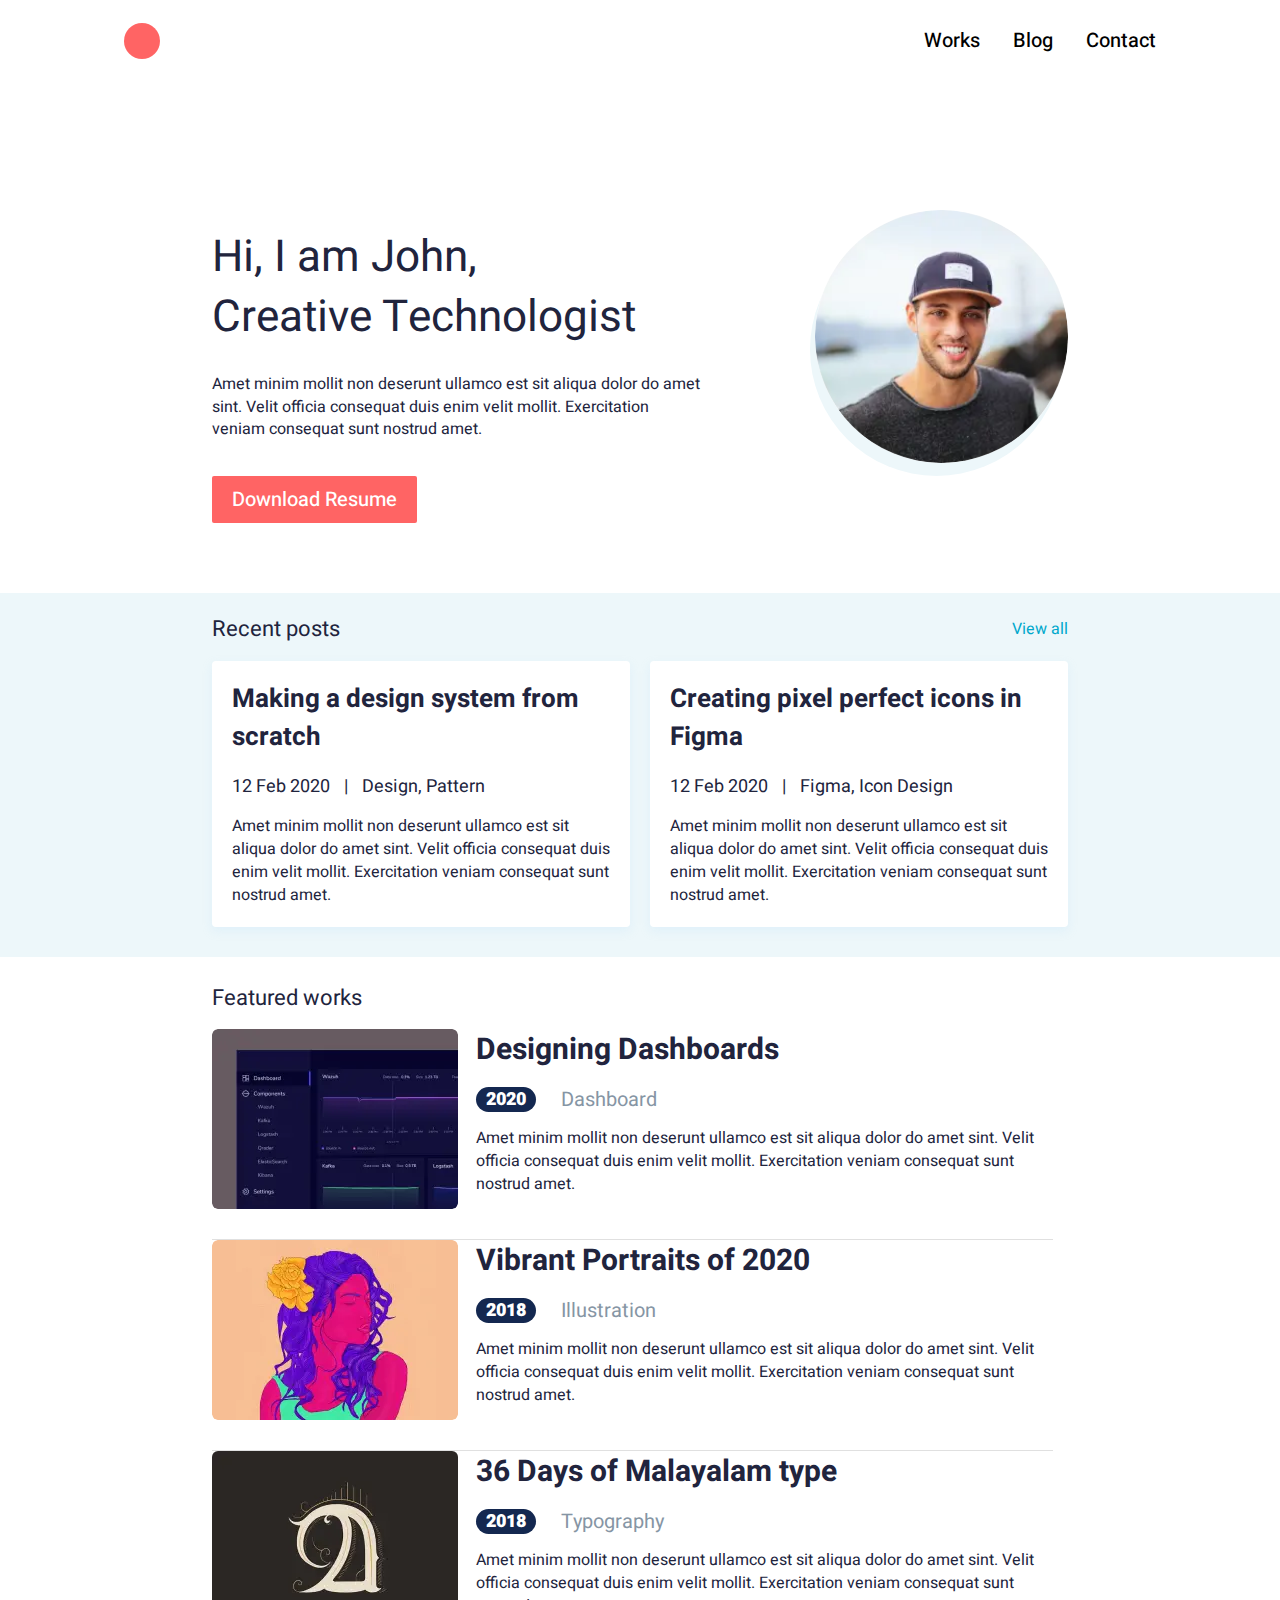
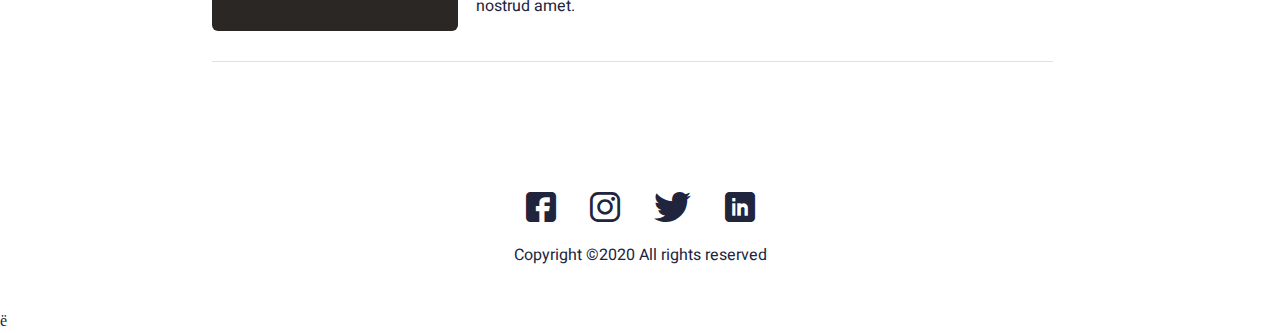
==== commit 7d3e099d: "Finished" ====
--- a/Сайт 1/index.html
+++ b/Сайт 1/index.html
@@ -16,6 +16,7 @@
 		<header class="header"> 	<div class="header__content"> 		<div class="header__menu menu">+			<a href="index.html" class="menu__logo"></a> 			<div class="menu__icon icon-menu"> 				<span></span> 				<span></span>@@ -23,8 +24,8 @@
 			</div> 			<nav class="menu__body"> 				<ul class="menu__list">-					<li><a href="" class="menu__link ">Works</a></li>-					<li><a href="" class="menu__link ">Blog</a></li>+					<li><a href="works.html" class="menu__link ">Works</a></li>+					<li><a href="blog.html" class="menu__link ">Blog</a></li> 					<li><a href="" class="menu__link ">Contact</a></li> 				</ul> 			</nav>@@ -86,7 +87,7 @@
 								<picture><source srcset="img/works/01.webp" type="image/webp"><img src="img/works/01.png" alt="Work #1"></picture> 							</a> 							<div class="works__body">-								<div class="works__title">Designing Dashboards</div>+								<a href="article.html" class="works__title">Designing Dashboards</a> 								<div class="works__info"> 									<div class="works__year">2020</div> 									<div class="works__category">Dashboard</div>@@ -103,7 +104,7 @@
 								<picture><source srcset="img/works/02.webp" type="image/webp"><img src="img/works/02.png" alt="Work #1"></picture> 							</a> 							<div class="works__body">-								<div class="works__title">Vibrant Portraits of 2020</div>+								<a href="" class="works__title">Vibrant Portraits of 2020</a> 								<div class="works__info"> 									<div class="works__year">2018</div> 									<div class="works__category">Illustration</div>@@ -120,7 +121,7 @@
 								<picture><source srcset="img/works/03.webp" type="image/webp"><img src="img/works/03.png" alt="Work #1"></picture> 							</a> 							<div class="works__body">-								<div class="works__title">36 Days of Malayalam type</div>+								<a href="" class="works__title">36 Days of Malayalam type</a> 								<div class="works__info"> 									<div class="works__year">2018</div> 									<div class="works__category">Typography</div>--- a/Сайт 1/css/style.css
+++ b/Сайт 1/css/style.css
@@ -587,7 +587,8 @@
   line-height: 136.3636363636%;
 }
 
-.text {
+.text,
+.article__text p {
   font-size: 16px;
   line-height: 143.75%;
 }
@@ -977,9 +978,16 @@
   display: -webkit-box;
   display: -ms-flexbox;
   display: flex;
-  -webkit-box-pack: end;
-      -ms-flex-pack: end;
-          justify-content: flex-end;
+  -webkit-box-pack: justify;
+      -ms-flex-pack: justify;
+          justify-content: space-between;
+}
+
+.menu__logo {
+  width: 36px;
+  height: 36px;
+  border-radius: 50%;
+  background-color: #ff6464;
 }
 
 .menu__body._active {
@@ -1168,6 +1176,14 @@
   margin: 0px 15px 0px 0px;
 }
 
+.works__items {
+  padding-bottom: 60px;
+}
+
+.works__main-title {
+  margin: 0px 0px 45px 0px;
+}
+
 .works__item {
   padding: 0px 0px 30px 0px;
   margin: 0px 0px 30px 0px;
@@ -1201,6 +1217,9 @@
   font-weight: 700;
   line-height: 146.6666666667%;
   margin: 0px 0px 15px 0px;
+  -webkit-transition: color 0.3s ease 0s;
+  -o-transition: color 0.3s ease 0s;
+  transition: color 0.3s ease 0s;
 }
 
 .works__info {
@@ -1283,6 +1302,63 @@
   color: #8695a4;
 }
 
+.article {
+  max-width: 700px;
+  padding: 0 10px 30px;
+  margin: 0 auto;
+}
+
+.article__title {
+  font-size: 34px;
+  font-weight: 700;
+  line-height: 147.0588235294%;
+  margin: 0px 0px 30px 0px;
+}
+
+.article__info {
+  display: -webkit-box;
+  display: -ms-flexbox;
+  display: flex;
+  margin: 0px 0px 20px 0px;
+}
+
+.article__year {
+  background: #ff7c7c;
+  border-radius: 16px;
+  padding: 0 10px;
+  height: 25px;
+  font-size: 18px;
+  font-weight: 900;
+  display: -webkit-box;
+  display: -ms-flexbox;
+  display: flex;
+  -webkit-box-align: center;
+      -ms-flex-align: center;
+          align-items: center;
+  -webkit-box-pack: center;
+      -ms-flex-pack: center;
+          justify-content: center;
+  color: #fff;
+}
+
+.article__category {
+  -ms-flex-item-align: center;
+      -ms-grid-row-align: center;
+      align-self: center;
+  font-size: 20px;
+  margin: 0px 0px 0px 20px;
+  line-height: 125%;
+}
+
+.article__text p {
+  margin: 0px 0px 20px 0px;
+}
+
+.article__text img {
+  max-width: 100%;
+  margin: 0px 0px 20px 0px;
+}
+
 .page {
   padding: 90px 0 0 0;
   -webkit-box-flex: 1;
@@ -1353,6 +1429,10 @@
   }
 
   .recent-post__title:hover {
+    color: #ff6464;
+  }
+
+  .works__title:hover {
     color: #ff6464;
   }
 
@@ -1570,6 +1650,14 @@
     overflow: auto;
   }
 
+  .works__items {
+    padding-bottom: 30px;
+  }
+
+  .works__main-title {
+    margin: 0px 0px 30px 0px;
+  }
+
   .works__image {
     margin: 0px 0px 17px 0px;
     padding: 0px 0px 60% 0px;
@@ -1600,6 +1688,14 @@
     font-size: 16px;
   }
 
+  .article__title {
+    font-size: 30px;
+  }
+
+  .article__category {
+    font-size: 18px;
+  }
+
   .page {
     padding: 30px 0 0 0;
   }
